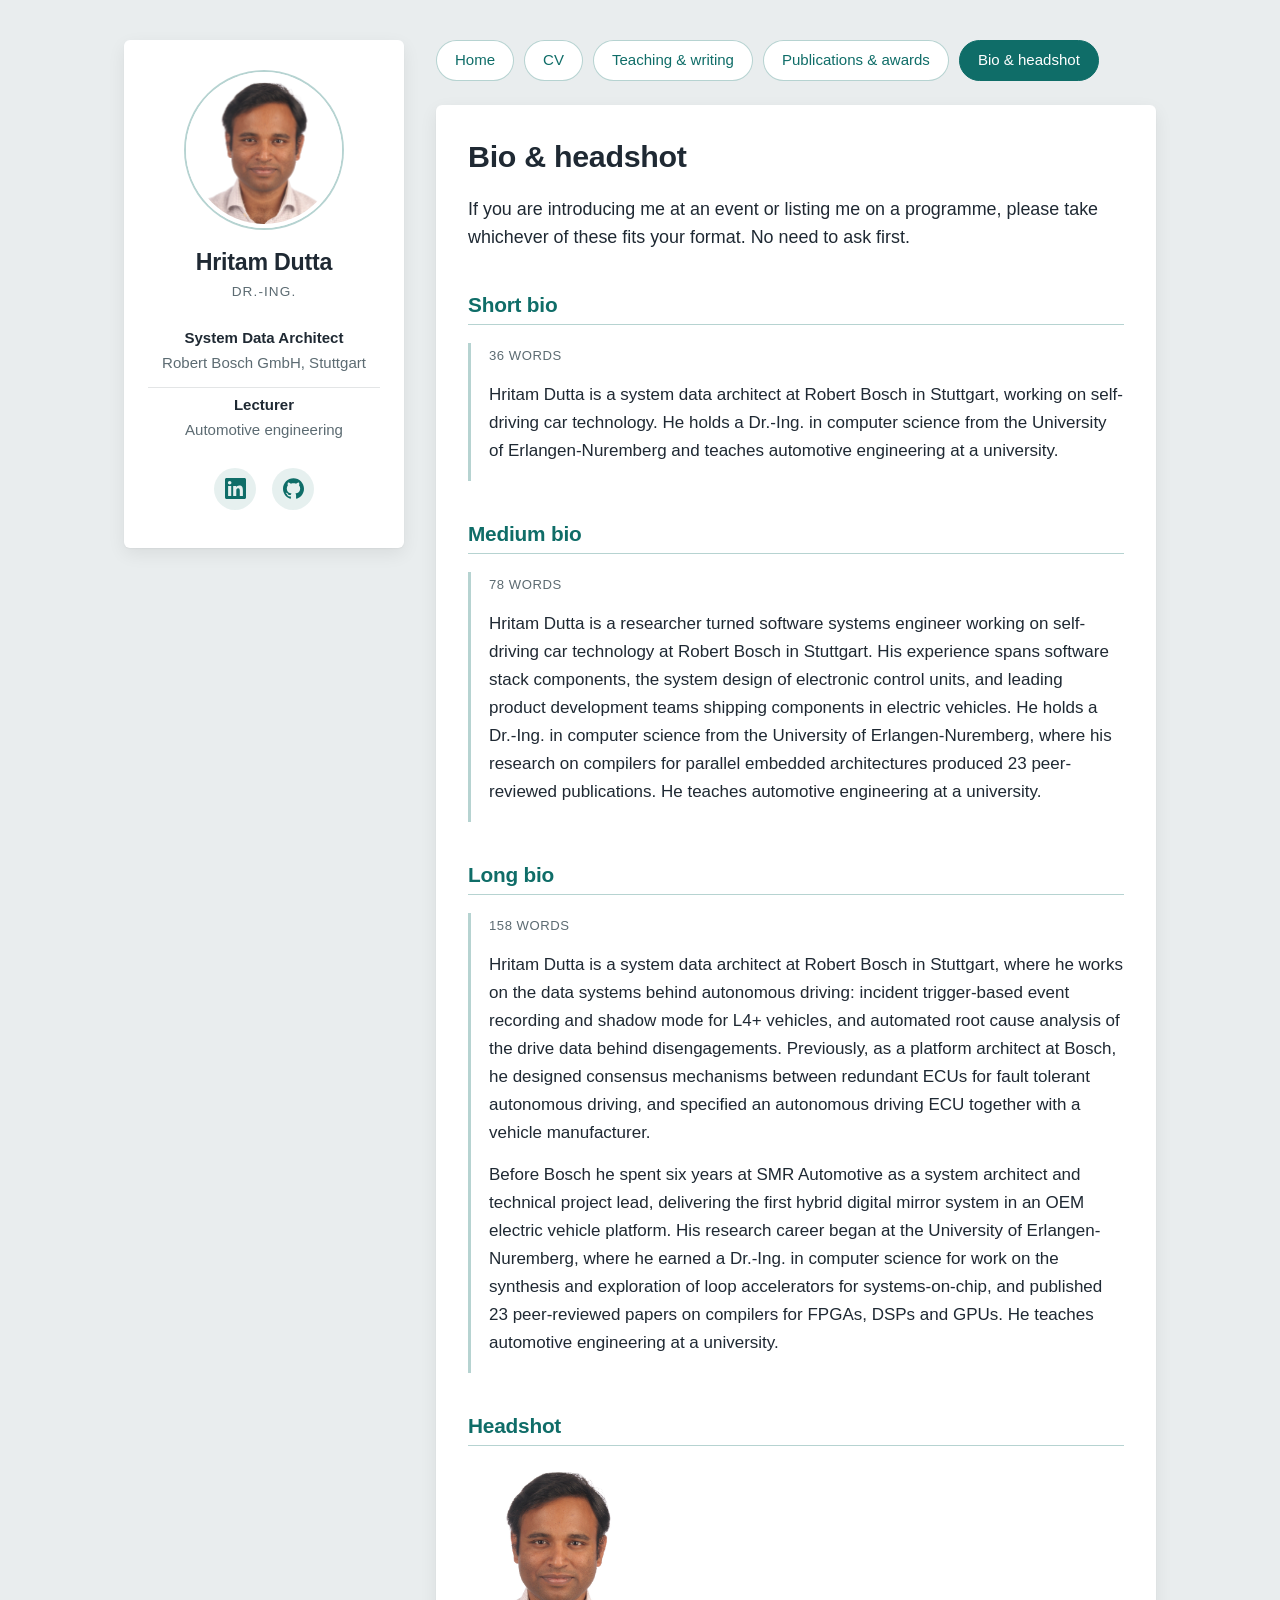
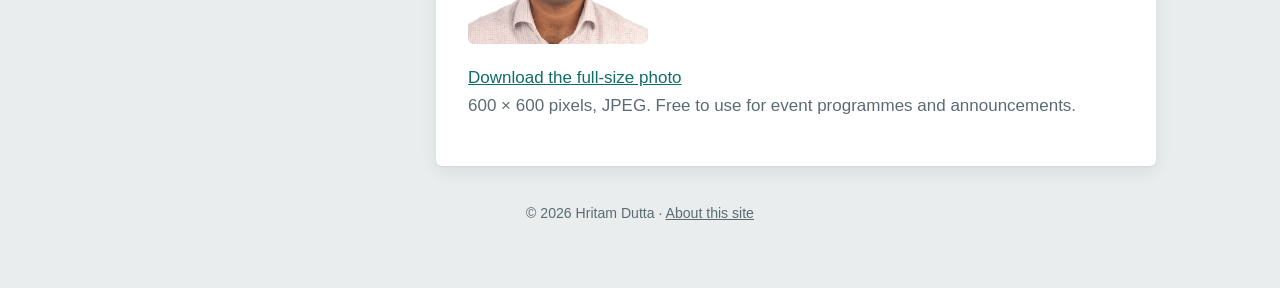
==== bio.html @ baa7b5a1 "Replace Notion export with a hand-written five-page site The previous index.html was a raw Notion HT" ====
<!DOCTYPE html>
<html lang="en">
<head>
<meta charset="utf-8">
<meta name="viewport" content="width=device-width, initial-scale=1">
<title>Bio &amp; headshot &middot; Hritam Dutta</title>
<meta name="description" content="Ready-to-use short, medium and long biographies of Dr. Hritam Dutta, and a downloadable headshot for event programmes.">
<link rel="canonical" href="https://kross11480.github.io/bio.html">
<link rel="icon" type="image/svg+xml" href="/assets/favicon.svg">
<link rel="stylesheet" href="/css/main.css">
<meta property="og:type" content="profile">
<meta property="og:title" content="Bio &amp; headshot &middot; Hritam Dutta">
<meta property="og:description" content="Ready-to-use short, medium and long biographies of Dr. Hritam Dutta, and a downloadable headshot for event programmes.">
<meta property="og:url" content="https://kross11480.github.io/bio.html">
<meta property="og:image" content="https://kross11480.github.io/assets/img/portrait.jpg">
</head>
<body>

<div class="layout">

  <aside class="sidebar card">
  <img class="portrait" src="/assets/img/portrait.jpg" width="156" height="156" alt="Portrait of Hritam Dutta">
  <h1 class="name"><a href="/">Hritam Dutta</a></h1>
  <p class="degree">Dr.-Ing.</p>
  <ul class="roles">
    <li><strong>System Data Architect</strong>Robert Bosch GmbH, Stuttgart</li>
    <li><strong>Lecturer</strong>Automotive engineering</li>
  </ul>
  <ul class="socials">
    <li>
      <a href="https://www.linkedin.com/in/hritam-dutta" title="LinkedIn" aria-label="LinkedIn" rel="me">
        <svg viewBox="0 0 24 24" aria-hidden="true" focusable="false"><path d="M20.447 20.452h-3.554v-5.569c0-1.328-.027-3.037-1.852-3.037-1.853 0-2.136 1.445-2.136 2.939v5.667H9.351V9h3.414v1.561h.046c.477-.9 1.637-1.85 3.37-1.85 3.601 0 4.267 2.37 4.267 5.455v6.286zM5.337 7.433a2.062 2.062 0 01-2.063-2.065 2.064 2.064 0 112.063 2.065zm1.782 13.019H3.555V9h3.564v11.452zM22.225 0H1.771C.792 0 0 .774 0 1.729v20.542C0 23.227.792 24 1.771 24h20.451C23.2 24 24 23.227 24 22.271V1.729C24 .774 23.2 0 22.222 0h.003z"/></svg>
      </a>
    </li>
    <li>
      <a href="https://github.com/kross11480" title="GitHub" aria-label="GitHub" rel="me">
        <svg viewBox="0 0 24 24" aria-hidden="true" focusable="false"><path d="M12 .297c-6.63 0-12 5.373-12 12 0 5.303 3.438 9.8 8.205 11.385.6.113.82-.258.82-.577 0-.285-.01-1.04-.015-2.04-3.338.724-4.042-1.61-4.042-1.61C4.422 18.07 3.633 17.7 3.633 17.7c-1.087-.744.084-.729.084-.729 1.205.084 1.838 1.236 1.838 1.236 1.07 1.835 2.809 1.305 3.495.998.108-.776.417-1.305.76-1.605-2.665-.3-5.466-1.332-5.466-5.93 0-1.31.465-2.38 1.235-3.22-.135-.303-.54-1.523.105-3.176 0 0 1.005-.322 3.3 1.23.96-.267 1.98-.399 3-.405 1.02.006 2.04.138 3 .405 2.28-1.552 3.285-1.23 3.285-1.23.645 1.653.24 2.873.12 3.176.765.84 1.23 1.91 1.23 3.22 0 4.61-2.805 5.625-5.475 5.92.42.36.81 1.096.81 2.22 0 1.606-.015 2.896-.015 3.286 0 .315.21.69.825.57C20.565 22.092 24 17.592 24 12.297c0-6.627-5.373-12-12-12"/></svg>
      </a>
    </li>
  </ul>
</aside>

  <main class="content">

    <nav class="nav">
      <a href="/">Home</a>
      <a href="/cv.html">CV</a>
      <a href="/teaching.html">Teaching &amp; writing</a>
      <a href="/publications.html">Publications &amp; awards</a>
      <a href="/bio.html" aria-current="page">Bio &amp; headshot</a>
    </nav>

    <article class="card">
      <h1>Bio &amp; headshot</h1>
      <p class="lead">If you are introducing me at an event or listing me on a programme, please take
      whichever of these fits your format. No need to ask first.</p>

      <h2>Short bio</h2>
      <div class="bio-block">
        <p class="wordcount">36 words</p>
        <p>Hritam Dutta is a system data architect at Robert Bosch in Stuttgart, working on self-driving
        car technology. He holds a Dr.-Ing. in computer science from the University of Erlangen-Nuremberg
        and teaches automotive engineering at a university.</p>
      </div>

      <h2>Medium bio</h2>
      <div class="bio-block">
        <p class="wordcount">78 words</p>
        <p>Hritam Dutta is a researcher turned software systems engineer working on self-driving car
        technology at Robert Bosch in Stuttgart. His experience spans software stack components, the
        system design of electronic control units, and leading product development teams shipping
        components in electric vehicles. He holds a Dr.-Ing. in computer science from the University of
        Erlangen-Nuremberg, where his research on compilers for parallel embedded architectures produced
        23 peer-reviewed publications. He teaches automotive engineering at a university.</p>
      </div>

      <h2>Long bio</h2>
      <div class="bio-block">
        <p class="wordcount">158 words</p>
        <p>Hritam Dutta is a system data architect at Robert Bosch in Stuttgart, where he works on the
        data systems behind autonomous driving: incident trigger-based event recording and shadow mode
        for L4+ vehicles, and automated root cause analysis of the drive data behind disengagements.
        Previously, as a platform architect at Bosch, he designed consensus mechanisms between redundant
        ECUs for fault tolerant autonomous driving, and specified an autonomous driving ECU together with
        a vehicle manufacturer.</p>
        <p>Before Bosch he spent six years at SMR Automotive as a system architect and technical project
        lead, delivering the first hybrid digital mirror system in an OEM electric vehicle platform. His
        research career began at the University of Erlangen-Nuremberg, where he earned a Dr.-Ing. in
        computer science for work on the synthesis and exploration of loop accelerators for
        systems-on-chip, and published 23 peer-reviewed papers on compilers for FPGAs, DSPs and GPUs. He
        teaches automotive engineering at a university.</p>
      </div>

      <h2>Headshot</h2>
      <div class="headshot">
        <img src="/assets/img/portrait.jpg" width="180" height="180" alt="Headshot of Hritam Dutta">
        <p><a href="/assets/img/portrait.jpg" download>Download the full-size photo</a><br>
        <span class="muted">600 &times; 600 pixels, JPEG. Free to use for event programmes and
        announcements.</span></p>
      </div>
    </article>


  </main>

</div>

<footer class="site-footer">
  <p>&copy; 2026 Hritam Dutta &middot; <a href="/bio.html">About this site</a></p>
</footer>

</body>
</html>
---- css/main.css ----
/* ------------------------------------------------------------------
   Hritam Dutta : personal site
   Light and dark themes driven by CSS custom properties.
------------------------------------------------------------------ */

:root {
  --bg: #e9edee;
  --card: #ffffff;
  --text: #1f2933;
  --muted: #5c6b72;
  --accent: #0f6d68;
  --accent-soft: rgba(15, 109, 104, 0.1);
  --rule: rgba(15, 109, 104, 0.3);
  --border: rgba(31, 41, 51, 0.12);
  --shadow: 0 1px 2px rgba(0, 0, 0, 0.05), 0 6px 18px rgba(0, 0, 0, 0.07);
  --radius: 6px;
}

@media (prefers-color-scheme: dark) {
  :root {
    --bg: #12191b;
    --card: #1c2426;
    --text: #dfe6e6;
    --muted: #9aa8ac;
    --accent: #55bfb4;
    --accent-soft: rgba(85, 191, 180, 0.12);
    --rule: rgba(85, 191, 180, 0.35);
    --border: rgba(223, 230, 230, 0.14);
    --shadow: 0 1px 2px rgba(0, 0, 0, 0.4), 0 6px 18px rgba(0, 0, 0, 0.35);
  }
}

*,
*::before,
*::after {
  box-sizing: border-box;
}

html {
  -webkit-text-size-adjust: 100%;
}

body {
  margin: 0;
  padding: 0;
  background-color: var(--bg);
  color: var(--text);
  font-family: -apple-system, BlinkMacSystemFont, "Segoe UI", Roboto, Helvetica,
    Arial, sans-serif;
  font-size: 17px;
  line-height: 1.65;
}

/* ---------------------------------------------------------------- Layout */

.layout {
  max-width: 1080px;
  margin: 0 auto;
  padding: 40px 24px 8px;
  display: grid;
  grid-template-columns: 280px minmax(0, 1fr);
  gap: 32px;
  align-items: start;
}

.card {
  background: var(--card);
  border-radius: var(--radius);
  box-shadow: var(--shadow);
  padding: 32px;
  min-width: 0;
  overflow-wrap: break-word;
}

.sidebar,
.content {
  min-width: 0;
}

.content > .card + .card {
  margin-top: 24px;
}

/* --------------------------------------------------------------- Sidebar */

.sidebar {
  position: sticky;
  top: 32px;
  text-align: center;
  padding: 32px 24px;
}

.portrait {
  width: 156px;
  height: 156px;
  border-radius: 50%;
  object-fit: cover;
  display: block;
  margin: 0 auto 20px;
  border: 4px solid var(--card);
  box-shadow: 0 0 0 2px var(--rule);
}

.sidebar .name {
  font-size: 1.45rem;
  line-height: 1.25;
  margin: 0 0 4px;
  letter-spacing: -0.01em;
}

.sidebar .name a {
  color: inherit;
  text-decoration: none;
}

.sidebar .degree {
  margin: 0 0 18px;
  font-size: 0.85rem;
  letter-spacing: 0.08em;
  text-transform: uppercase;
  color: var(--muted);
}

.roles {
  list-style: none;
  margin: 0 0 20px;
  padding: 0;
  font-size: 0.94rem;
  color: var(--muted);
}

.roles li {
  padding: 5px 0;
}

.roles li strong {
  display: block;
  color: var(--text);
  font-weight: 600;
}

.roles li + li {
  border-top: 1px solid var(--border);
}

.socials {
  list-style: none;
  margin: 0;
  padding: 0;
  display: flex;
  justify-content: center;
  gap: 16px;
}

.socials a {
  display: flex;
  align-items: center;
  justify-content: center;
  width: 42px;
  height: 42px;
  border-radius: 50%;
  background: var(--accent-soft);
  color: var(--accent);
  transition: background 0.2s ease, color 0.2s ease;
}

.socials a:hover,
.socials a:focus-visible {
  background: var(--accent);
  color: var(--card);
}

.socials svg {
  width: 21px;
  height: 21px;
  fill: currentColor;
}

/* ------------------------------------------------------------------- Nav */

.nav {
  display: flex;
  flex-wrap: wrap;
  gap: 10px;
  margin-bottom: 24px;
}

.nav a {
  display: inline-block;
  padding: 7px 18px;
  border: 1px solid var(--rule);
  border-radius: 999px;
  background: var(--card);
  color: var(--accent);
  font-size: 0.94rem;
  text-decoration: none;
  transition: background 0.2s ease, color 0.2s ease;
}

.nav a:hover,
.nav a:focus-visible {
  background: var(--accent-soft);
}

.nav a[aria-current="page"] {
  background: var(--accent);
  border-color: var(--accent);
  color: #fff;
}

@media (prefers-color-scheme: dark) {
  .nav a[aria-current="page"] {
    color: #10191a;
  }
}

/* -------------------------------------------------------------- Typography */

h1,
h2,
h3 {
  line-height: 1.25;
  letter-spacing: -0.01em;
}

.content h1 {
  font-size: 1.9rem;
  margin: 0 0 20px;
}

.content h2 {
  font-size: 1.3rem;
  color: var(--accent);
  border-bottom: 1px solid var(--rule);
  padding-bottom: 6px;
  margin: 40px 0 18px;
}

.content > .card > h2:first-child,
.content .card > *:first-child {
  margin-top: 0;
}

.content h3 {
  font-size: 1.06rem;
  margin: 26px 0 2px;
}

p {
  margin: 0 0 14px;
}

a {
  color: var(--accent);
}

ul,
ol {
  margin: 10px 0 14px;
  padding-left: 22px;
}

li {
  margin-bottom: 6px;
}

li::marker {
  color: var(--accent);
}

hr {
  border: none;
  border-top: 1px solid var(--border);
  margin: 32px 0;
}

.lead {
  font-size: 1.12rem;
  line-height: 1.6;
}

.muted {
  color: var(--muted);
}

/* --------------------------------------------------------- CV components */

.entry {
  margin-bottom: 26px;
}

.entry:last-child {
  margin-bottom: 0;
}

.entry h3 {
  margin-top: 0;
}

.date {
  display: block;
  font-size: 0.85rem;
  font-weight: 400;
  color: var(--muted);
  letter-spacing: 0.02em;
}

.org {
  margin: 2px 0 8px;
  color: var(--muted);
  font-size: 0.95rem;
}

.summary {
  margin-bottom: 8px;
}

.tag-row {
  display: flex;
  flex-wrap: wrap;
  gap: 8px;
  margin: 0 0 18px;
  padding: 0;
  list-style: none;
}

.tag-row li {
  margin: 0;
  padding: 4px 12px;
  border-radius: 999px;
  background: var(--accent-soft);
  color: var(--accent);
  font-size: 0.85rem;
}

/* Bio page: copy-ready blocks */
.bio-block {
  border-left: 3px solid var(--rule);
  padding: 2px 0 2px 18px;
  margin: 0 0 24px;
}

.wordcount {
  font-size: 0.82rem;
  color: var(--muted);
  letter-spacing: 0.04em;
  text-transform: uppercase;
}

.headshot {
  display: flex;
  flex-wrap: wrap;
  gap: 20px;
  align-items: center;
}

.headshot img {
  width: 180px;
  height: 180px;
  border-radius: var(--radius);
  object-fit: cover;
}

/* ---------------------------------------------------------------- Footer */

.site-footer {
  max-width: 1080px;
  margin: 0 auto;
  padding: 28px 24px 48px;
  text-align: center;
  font-size: 0.88rem;
  color: var(--muted);
}

.site-footer a {
  color: inherit;
}

/* ------------------------------------------------------------ Responsive */

@media screen and (max-width: 820px) {
  .layout {
    grid-template-columns: minmax(0, 1fr);
    padding-top: 24px;
    gap: 24px;
  }

  .sidebar {
    position: static;
  }

  .card {
    padding: 26px 22px;
  }

  .portrait {
    width: 128px;
    height: 128px;
  }
}

/* ---------------------------------------------------------------- Print */

@media print {
  :root {
    --card: #fff;
    --bg: #fff;
    --text: #000;
    --muted: #444;
    --accent: #000;
    --rule: #999;
    --shadow: none;
  }

  body {
    font-size: 11pt;
  }

  .nav,
  .socials,
  .site-footer {
    display: none;
  }

  .layout {
    display: block;
    max-width: none;
    padding: 0;
  }

  .card {
    box-shadow: none;
    padding: 0;
  }

  .sidebar {
    text-align: left;
    border-bottom: 1px solid #999;
    padding-bottom: 12px;
    margin-bottom: 18px;
  }

  .portrait {
    float: right;
    width: 90px;
    height: 90px;
    margin: 0 0 8px 16px;
    box-shadow: none;
    border: none;
  }

  .entry,
  .bio-block {
    page-break-inside: avoid;
  }

  a {
    text-decoration: none;
  }
}
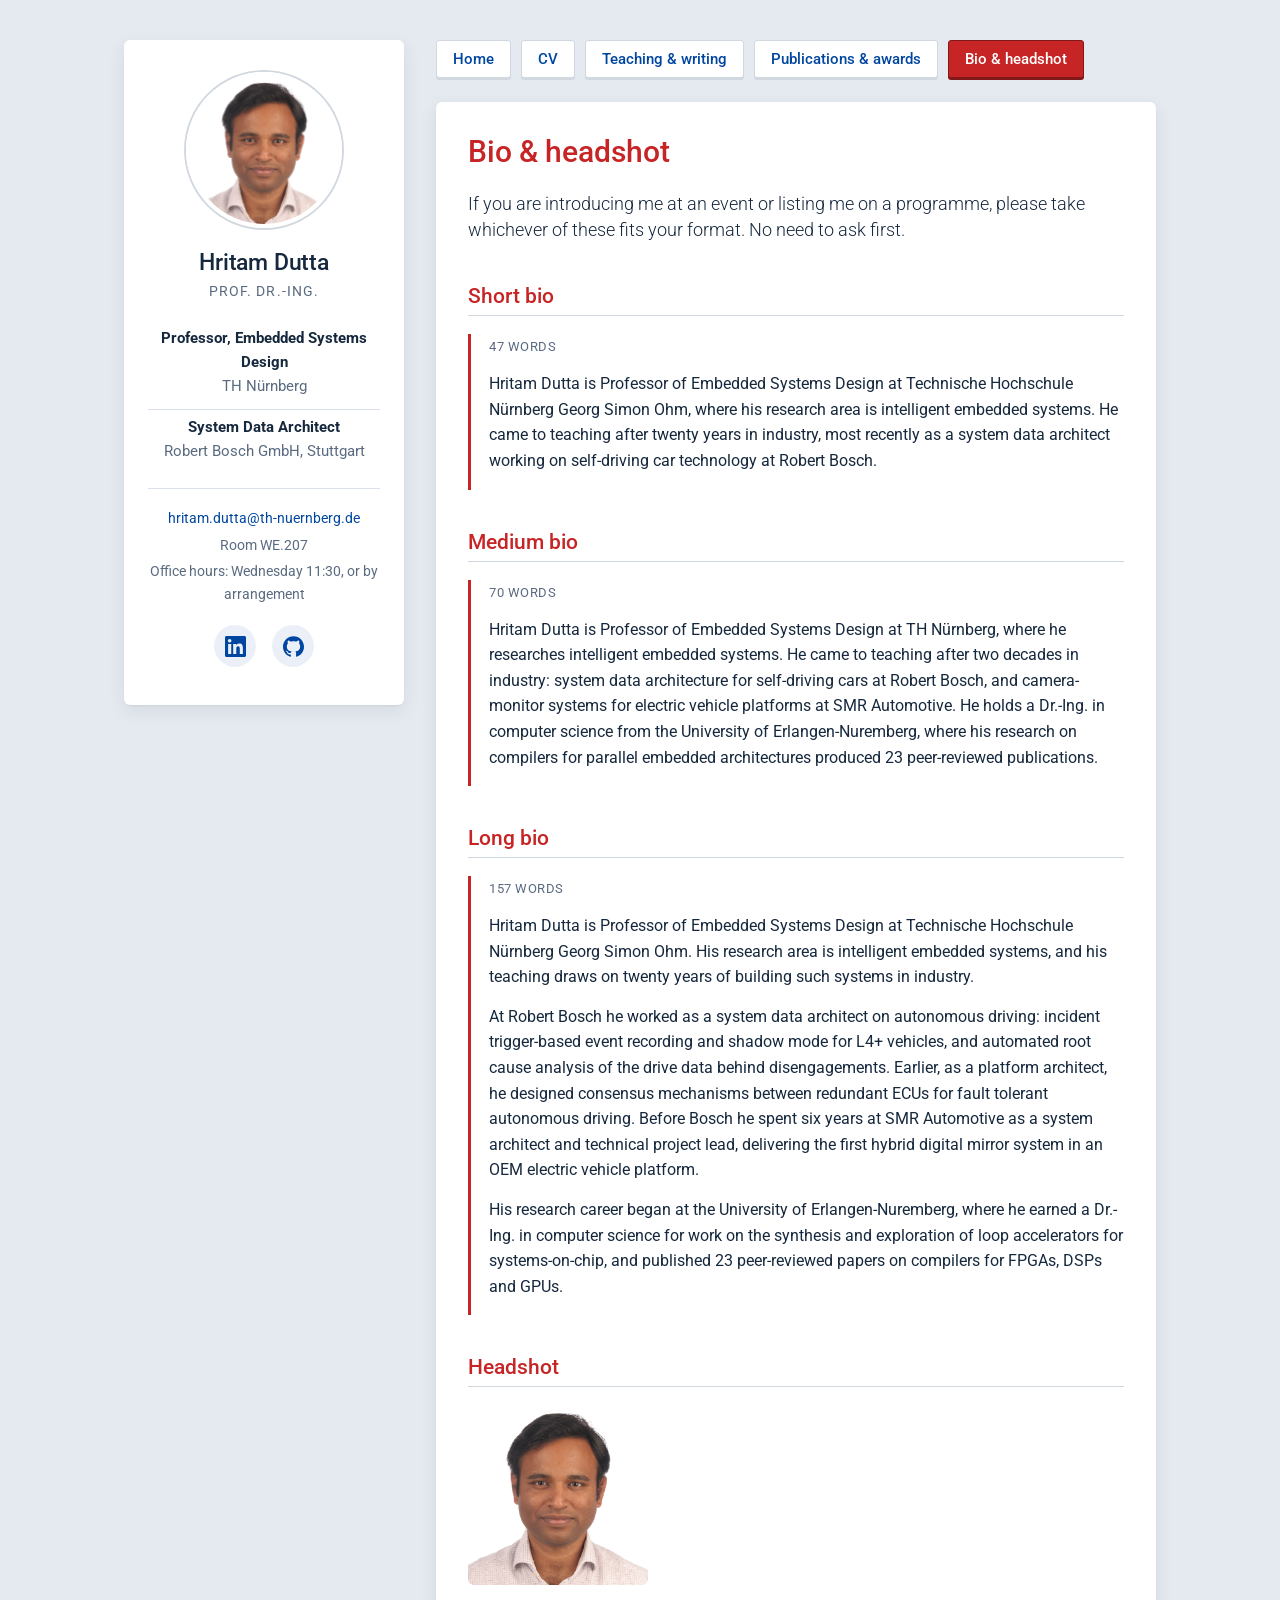
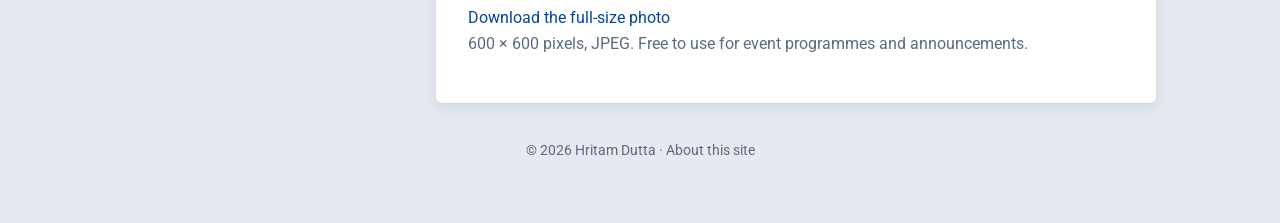
==== commit 81995d0a: "Update from the TH Nuernberg staff page: professorship, not lectureship https://www.th-nuernberg.de/" ====
--- a/bio.html
+++ b/bio.html
@@ -4,13 +4,13 @@
 <meta charset="utf-8">
 <meta name="viewport" content="width=device-width, initial-scale=1">
 <title>Bio &amp; headshot &middot; Hritam Dutta</title>
-<meta name="description" content="Ready-to-use short, medium and long biographies of Dr. Hritam Dutta, and a downloadable headshot for event programmes.">
+<meta name="description" content="Ready-to-use short, medium and long biographies of Prof. Dr.-Ing. Hritam Dutta, TH Nürnberg, and a downloadable headshot for event programmes.">
 <link rel="canonical" href="https://kross11480.github.io/bio.html">
-<link rel="icon" type="image/svg+xml" href="/assets/favicon.svg">
-<link rel="stylesheet" href="/css/main.css">
+<link rel="icon" type="image/svg+xml" href="assets/favicon.svg">
+<link rel="stylesheet" href="css/main.css">
 <meta property="og:type" content="profile">
 <meta property="og:title" content="Bio &amp; headshot &middot; Hritam Dutta">
-<meta property="og:description" content="Ready-to-use short, medium and long biographies of Dr. Hritam Dutta, and a downloadable headshot for event programmes.">
+<meta property="og:description" content="Ready-to-use short, medium and long biographies of Prof. Dr.-Ing. Hritam Dutta, TH Nürnberg, and a downloadable headshot for event programmes.">
 <meta property="og:url" content="https://kross11480.github.io/bio.html">
 <meta property="og:image" content="https://kross11480.github.io/assets/img/portrait.jpg">
 </head>
@@ -19,12 +19,17 @@
 <div class="layout">
 
   <aside class="sidebar card">
-  <img class="portrait" src="/assets/img/portrait.jpg" width="156" height="156" alt="Portrait of Hritam Dutta">
-  <h1 class="name"><a href="/">Hritam Dutta</a></h1>
-  <p class="degree">Dr.-Ing.</p>
+  <img class="portrait" src="assets/img/portrait.jpg" width="156" height="156" alt="Portrait of Hritam Dutta">
+  <h1 class="name"><a href="index.html">Hritam Dutta</a></h1>
+  <p class="degree">Prof. Dr.-Ing.</p>
   <ul class="roles">
+    <li><strong>Professor, Embedded Systems Design</strong>TH N&uuml;rnberg</li>
     <li><strong>System Data Architect</strong>Robert Bosch GmbH, Stuttgart</li>
-    <li><strong>Lecturer</strong>Automotive engineering</li>
+  </ul>
+  <ul class="contact">
+    <li><a href="mailto:hritam.dutta@th-nuernberg.de">hritam.dutta@th-nuernberg.de</a></li>
+    <li>Room WE.207</li>
+    <li>Office hours: Wednesday 11:30, or by arrangement</li>
   </ul>
   <ul class="socials">
     <li>
@@ -43,11 +48,11 @@
   <main class="content">
 
     <nav class="nav">
-      <a href="/">Home</a>
-      <a href="/cv.html">CV</a>
-      <a href="/teaching.html">Teaching &amp; writing</a>
-      <a href="/publications.html">Publications &amp; awards</a>
-      <a href="/bio.html" aria-current="page">Bio &amp; headshot</a>
+      <a href="index.html">Home</a>
+      <a href="cv.html">CV</a>
+      <a href="teaching.html">Teaching &amp; writing</a>
+      <a href="publications.html">Publications &amp; awards</a>
+      <a href="bio.html" aria-current="page">Bio &amp; headshot</a>
     </nav>
 
     <article class="card">
@@ -57,44 +62,46 @@
 
       <h2>Short bio</h2>
       <div class="bio-block">
-        <p class="wordcount">36 words</p>
-        <p>Hritam Dutta is a system data architect at Robert Bosch in Stuttgart, working on self-driving
-        car technology. He holds a Dr.-Ing. in computer science from the University of Erlangen-Nuremberg
-        and teaches automotive engineering at a university.</p>
+        <p class="wordcount">47 words</p>
+        <p>Hritam Dutta is Professor of Embedded Systems Design at Technische Hochschule N&uuml;rnberg
+        Georg Simon Ohm, where his research area is intelligent embedded systems. He came to teaching
+        after twenty years in industry, most recently as a system data architect working on self-driving
+        car technology at Robert Bosch.</p>
       </div>
 
       <h2>Medium bio</h2>
       <div class="bio-block">
-        <p class="wordcount">78 words</p>
-        <p>Hritam Dutta is a researcher turned software systems engineer working on self-driving car
-        technology at Robert Bosch in Stuttgart. His experience spans software stack components, the
-        system design of electronic control units, and leading product development teams shipping
-        components in electric vehicles. He holds a Dr.-Ing. in computer science from the University of
-        Erlangen-Nuremberg, where his research on compilers for parallel embedded architectures produced
-        23 peer-reviewed publications. He teaches automotive engineering at a university.</p>
+        <p class="wordcount">70 words</p>
+        <p>Hritam Dutta is Professor of Embedded Systems Design at TH N&uuml;rnberg, where he researches
+        intelligent embedded systems. He came to teaching after two decades in industry: system data
+        architecture for self-driving cars at Robert Bosch, and camera-monitor systems for electric
+        vehicle platforms at SMR Automotive. He holds a Dr.-Ing. in computer science from the University
+        of Erlangen-Nuremberg, where his research on compilers for parallel embedded architectures
+        produced 23 peer-reviewed publications.</p>
       </div>
 
       <h2>Long bio</h2>
       <div class="bio-block">
-        <p class="wordcount">158 words</p>
-        <p>Hritam Dutta is a system data architect at Robert Bosch in Stuttgart, where he works on the
-        data systems behind autonomous driving: incident trigger-based event recording and shadow mode
-        for L4+ vehicles, and automated root cause analysis of the drive data behind disengagements.
-        Previously, as a platform architect at Bosch, he designed consensus mechanisms between redundant
-        ECUs for fault tolerant autonomous driving, and specified an autonomous driving ECU together with
-        a vehicle manufacturer.</p>
-        <p>Before Bosch he spent six years at SMR Automotive as a system architect and technical project
-        lead, delivering the first hybrid digital mirror system in an OEM electric vehicle platform. His
-        research career began at the University of Erlangen-Nuremberg, where he earned a Dr.-Ing. in
-        computer science for work on the synthesis and exploration of loop accelerators for
-        systems-on-chip, and published 23 peer-reviewed papers on compilers for FPGAs, DSPs and GPUs. He
-        teaches automotive engineering at a university.</p>
+        <p class="wordcount">157 words</p>
+        <p>Hritam Dutta is Professor of Embedded Systems Design at Technische Hochschule N&uuml;rnberg
+        Georg Simon Ohm. His research area is intelligent embedded systems, and his teaching draws on
+        twenty years of building such systems in industry.</p>
+        <p>At Robert Bosch he worked as a system data architect on autonomous driving: incident
+        trigger-based event recording and shadow mode for L4+ vehicles, and automated root cause
+        analysis of the drive data behind disengagements. Earlier, as a platform architect, he designed
+        consensus mechanisms between redundant ECUs for fault tolerant autonomous driving. Before Bosch
+        he spent six years at SMR Automotive as a system architect and technical project lead,
+        delivering the first hybrid digital mirror system in an OEM electric vehicle platform.</p>
+        <p>His research career began at the University of Erlangen-Nuremberg, where he earned a
+        Dr.-Ing. in computer science for work on the synthesis and exploration of loop accelerators for
+        systems-on-chip, and published 23 peer-reviewed papers on compilers for FPGAs, DSPs and
+        GPUs.</p>
       </div>
 
       <h2>Headshot</h2>
       <div class="headshot">
-        <img src="/assets/img/portrait.jpg" width="180" height="180" alt="Headshot of Hritam Dutta">
-        <p><a href="/assets/img/portrait.jpg" download>Download the full-size photo</a><br>
+        <img src="assets/img/portrait.jpg" width="180" height="180" alt="Headshot of Hritam Dutta">
+        <p><a href="assets/img/portrait.jpg" download>Download the full-size photo</a><br>
         <span class="muted">600 &times; 600 pixels, JPEG. Free to use for event programmes and
         announcements.</span></p>
       </div>
@@ -106,7 +113,7 @@
 </div>
 
 <footer class="site-footer">
-  <p>&copy; 2026 Hritam Dutta &middot; <a href="/bio.html">About this site</a></p>
+  <p>&copy; 2026 Hritam Dutta &middot; <a href="bio.html">About this site</a></p>
 </footer>
 
 </body>
--- a/css/main.css
+++ b/css/main.css
@@ -1,31 +1,129 @@
 /* ------------------------------------------------------------------
    Hritam Dutta : personal site
-   Light and dark themes driven by CSS custom properties.
+
+   Typography and palette follow the Technische Hochschule Nuernberg
+   house style: Roboto, body text #16283d, headings #c72426, links
+   #0046a0 turning red on hover. Roboto is self-hosted (Apache 2.0)
+   rather than loaded from Google Fonts, which keeps the site free of
+   third-party requests.
 ------------------------------------------------------------------ */
 
+/* ---------------------------------------------------------- Roboto */
+
+@font-face {
+  font-family: "Roboto";
+  font-style: italic;
+  font-weight: 400;
+  font-display: swap;
+  src: url("../assets/fonts/roboto-400-italic-latin-ext.woff2") format("woff2");
+  unicode-range: U+0100-02BA, U+02BD-02C5, U+02C7-02CC, U+02CE-02D7, U+02DD-02FF, U+0304, U+0308, U+0329, U+1D00-1DBF, U+1E00-1E9F, U+1EF2-1EFF, U+2020, U+20A0-20AB, U+20AD-20C0, U+2113, U+2C60-2C7F, U+A720-A7FF;
+}
+@font-face {
+  font-family: "Roboto";
+  font-style: italic;
+  font-weight: 400;
+  font-display: swap;
+  src: url("../assets/fonts/roboto-400-italic-latin.woff2") format("woff2");
+  unicode-range: U+0000-00FF, U+0131, U+0152-0153, U+02BB-02BC, U+02C6, U+02DA, U+02DC, U+0304, U+0308, U+0329, U+2000-206F, U+20AC, U+2122, U+2191, U+2193, U+2212, U+2215, U+FEFF, U+FFFD;
+}
+@font-face {
+  font-family: "Roboto";
+  font-style: normal;
+  font-weight: 300;
+  font-display: swap;
+  src: url("../assets/fonts/roboto-300-latin-ext.woff2") format("woff2");
+  unicode-range: U+0100-02BA, U+02BD-02C5, U+02C7-02CC, U+02CE-02D7, U+02DD-02FF, U+0304, U+0308, U+0329, U+1D00-1DBF, U+1E00-1E9F, U+1EF2-1EFF, U+2020, U+20A0-20AB, U+20AD-20C0, U+2113, U+2C60-2C7F, U+A720-A7FF;
+}
+@font-face {
+  font-family: "Roboto";
+  font-style: normal;
+  font-weight: 300;
+  font-display: swap;
+  src: url("../assets/fonts/roboto-300-latin.woff2") format("woff2");
+  unicode-range: U+0000-00FF, U+0131, U+0152-0153, U+02BB-02BC, U+02C6, U+02DA, U+02DC, U+0304, U+0308, U+0329, U+2000-206F, U+20AC, U+2122, U+2191, U+2193, U+2212, U+2215, U+FEFF, U+FFFD;
+}
+@font-face {
+  font-family: "Roboto";
+  font-style: normal;
+  font-weight: 400;
+  font-display: swap;
+  src: url("../assets/fonts/roboto-400-latin-ext.woff2") format("woff2");
+  unicode-range: U+0100-02BA, U+02BD-02C5, U+02C7-02CC, U+02CE-02D7, U+02DD-02FF, U+0304, U+0308, U+0329, U+1D00-1DBF, U+1E00-1E9F, U+1EF2-1EFF, U+2020, U+20A0-20AB, U+20AD-20C0, U+2113, U+2C60-2C7F, U+A720-A7FF;
+}
+@font-face {
+  font-family: "Roboto";
+  font-style: normal;
+  font-weight: 400;
+  font-display: swap;
+  src: url("../assets/fonts/roboto-400-latin.woff2") format("woff2");
+  unicode-range: U+0000-00FF, U+0131, U+0152-0153, U+02BB-02BC, U+02C6, U+02DA, U+02DC, U+0304, U+0308, U+0329, U+2000-206F, U+20AC, U+2122, U+2191, U+2193, U+2212, U+2215, U+FEFF, U+FFFD;
+}
+@font-face {
+  font-family: "Roboto";
+  font-style: normal;
+  font-weight: 500;
+  font-display: swap;
+  src: url("../assets/fonts/roboto-500-latin-ext.woff2") format("woff2");
+  unicode-range: U+0100-02BA, U+02BD-02C5, U+02C7-02CC, U+02CE-02D7, U+02DD-02FF, U+0304, U+0308, U+0329, U+1D00-1DBF, U+1E00-1E9F, U+1EF2-1EFF, U+2020, U+20A0-20AB, U+20AD-20C0, U+2113, U+2C60-2C7F, U+A720-A7FF;
+}
+@font-face {
+  font-family: "Roboto";
+  font-style: normal;
+  font-weight: 500;
+  font-display: swap;
+  src: url("../assets/fonts/roboto-500-latin.woff2") format("woff2");
+  unicode-range: U+0000-00FF, U+0131, U+0152-0153, U+02BB-02BC, U+02C6, U+02DA, U+02DC, U+0304, U+0308, U+0329, U+2000-206F, U+20AC, U+2122, U+2191, U+2193, U+2212, U+2215, U+FEFF, U+FFFD;
+}
+@font-face {
+  font-family: "Roboto";
+  font-style: normal;
+  font-weight: 700;
+  font-display: swap;
+  src: url("../assets/fonts/roboto-700-latin-ext.woff2") format("woff2");
+  unicode-range: U+0100-02BA, U+02BD-02C5, U+02C7-02CC, U+02CE-02D7, U+02DD-02FF, U+0304, U+0308, U+0329, U+1D00-1DBF, U+1E00-1E9F, U+1EF2-1EFF, U+2020, U+20A0-20AB, U+20AD-20C0, U+2113, U+2C60-2C7F, U+A720-A7FF;
+}
+@font-face {
+  font-family: "Roboto";
+  font-style: normal;
+  font-weight: 700;
+  font-display: swap;
+  src: url("../assets/fonts/roboto-700-latin.woff2") format("woff2");
+  unicode-range: U+0000-00FF, U+0131, U+0152-0153, U+02BB-02BC, U+02C6, U+02DA, U+02DC, U+0304, U+0308, U+0329, U+2000-206F, U+20AC, U+2122, U+2191, U+2193, U+2212, U+2215, U+FEFF, U+FFFD;
+}
+
+/* -------------------------------------------------------- Palette */
+
 :root {
-  --bg: #e9edee;
+  --bg: #e5eaf0;
   --card: #ffffff;
-  --text: #1f2933;
-  --muted: #5c6b72;
-  --accent: #0f6d68;
-  --accent-soft: rgba(15, 109, 104, 0.1);
-  --rule: rgba(15, 109, 104, 0.3);
-  --border: rgba(31, 41, 51, 0.12);
-  --shadow: 0 1px 2px rgba(0, 0, 0, 0.05), 0 6px 18px rgba(0, 0, 0, 0.07);
+  --text: #16283d;
+  --muted: #5a6b80;
+  --accent: #c72426;
+  --accent-dark: #811819;
+  --accent-soft: rgba(199, 36, 38, 0.08);
+  --link: #0046a0;
+  --link-hover: #c72426;
+  --link-soft: rgba(0, 70, 160, 0.08);
+  --rule: #d2d8e0;
+  --border: #d9e0e9;
+  --shadow: 0 1px 2px rgba(22, 40, 61, 0.06), 0 6px 18px rgba(22, 40, 61, 0.08);
   --radius: 6px;
 }
 
 @media (prefers-color-scheme: dark) {
   :root {
-    --bg: #12191b;
-    --card: #1c2426;
-    --text: #dfe6e6;
-    --muted: #9aa8ac;
-    --accent: #55bfb4;
-    --accent-soft: rgba(85, 191, 180, 0.12);
-    --rule: rgba(85, 191, 180, 0.35);
-    --border: rgba(223, 230, 230, 0.14);
+    --bg: #0e1925;
+    --card: #16283d;
+    --text: #e5eaf0;
+    --muted: #9fb0c4;
+    --accent: #ff6f71;
+    --accent-dark: #c72426;
+    --accent-soft: rgba(255, 111, 113, 0.14);
+    --link: #8ab8ff;
+    --link-hover: #ff6f71;
+    --link-soft: rgba(138, 184, 255, 0.14);
+    --rule: rgba(210, 216, 224, 0.3);
+    --border: rgba(210, 216, 224, 0.18);
     --shadow: 0 1px 2px rgba(0, 0, 0, 0.4), 0 6px 18px rgba(0, 0, 0, 0.35);
   }
 }
@@ -45,10 +143,11 @@
   padding: 0;
   background-color: var(--bg);
   color: var(--text);
-  font-family: -apple-system, BlinkMacSystemFont, "Segoe UI", Roboto, Helvetica,
-    Arial, sans-serif;
-  font-size: 17px;
-  line-height: 1.65;
+  font-family: "Roboto", "Helvetica Neue", Helvetica, Arial, sans-serif;
+  font-size: 16px;
+  line-height: 1.6;
+  -webkit-font-smoothing: antialiased;
+  -moz-osx-font-smoothing: grayscale;
 }
 
 /* ---------------------------------------------------------------- Layout */
@@ -143,6 +242,23 @@
   border-top: 1px solid var(--border);
 }
 
+.contact {
+  list-style: none;
+  margin: 0 0 20px;
+  padding: 18px 0 0;
+  border-top: 1px solid var(--border);
+  font-size: 0.88rem;
+  color: var(--muted);
+}
+
+.contact li {
+  margin-bottom: 4px;
+}
+
+.contact a {
+  overflow-wrap: anywhere;
+}
+
 .socials {
   list-style: none;
   margin: 0;
@@ -159,15 +275,15 @@
   width: 42px;
   height: 42px;
   border-radius: 50%;
-  background: var(--accent-soft);
-  color: var(--accent);
+  background: var(--link-soft);
+  color: var(--link);
   transition: background 0.2s ease, color 0.2s ease;
 }
 
 .socials a:hover,
 .socials a:focus-visible {
   background: var(--accent);
-  color: var(--card);
+  color: #fff;
 }
 
 .socials svg {
@@ -185,46 +301,55 @@
   margin-bottom: 24px;
 }
 
+/* Button shapes follow the TH Nuernberg style: square corners, a solid
+   two-pixel underline standing in for the printed shadow. */
 .nav a {
   display: inline-block;
-  padding: 7px 18px;
+  padding: 6px 16px;
   border: 1px solid var(--rule);
-  border-radius: 999px;
+  border-radius: 3px;
+  box-shadow: 0 2px 0 0 var(--rule);
   background: var(--card);
-  color: var(--accent);
+  color: var(--link);
   font-size: 0.94rem;
+  font-weight: 500;
   text-decoration: none;
   transition: background 0.2s ease, color 0.2s ease;
 }
 
 .nav a:hover,
 .nav a:focus-visible {
-  background: var(--accent-soft);
+  background: var(--link-soft);
+  color: var(--link-hover);
 }
 
 .nav a[aria-current="page"] {
   background: var(--accent);
-  border-color: var(--accent);
+  border-color: var(--accent-dark);
+  box-shadow: 0 2px 0 0 var(--accent-dark);
   color: #fff;
 }
 
-@media (prefers-color-scheme: dark) {
-  .nav a[aria-current="page"] {
-    color: #10191a;
-  }
+.nav a[aria-current="page"]:hover {
+  background: var(--accent-dark);
+  color: #fff;
 }
 
 /* -------------------------------------------------------------- Typography */
 
+/* TH Nuernberg sets every heading in Ohm red. Kept for h1 and h2; h3 stays
+   navy so that a page of dense CV entries does not turn into a wall of red. */
 h1,
 h2,
 h3 {
-  line-height: 1.25;
-  letter-spacing: -0.01em;
+  line-height: 1.2;
+  letter-spacing: 0;
+  font-weight: 500;
 }
 
 .content h1 {
   font-size: 1.9rem;
+  color: var(--accent);
   margin: 0 0 20px;
 }
 
@@ -243,6 +368,7 @@
 
 .content h3 {
   font-size: 1.06rem;
+  font-weight: 700;
   margin: 26px 0 2px;
 }
 
@@ -251,7 +377,14 @@
 }
 
 a {
-  color: var(--accent);
+  color: var(--link);
+  text-decoration: none;
+}
+
+a:hover,
+a:focus-visible {
+  color: var(--link-hover);
+  text-decoration: underline;
 }
 
 ul,
@@ -265,7 +398,7 @@
 }
 
 li::marker {
-  color: var(--accent);
+  color: var(--link);
 }
 
 hr {
@@ -276,7 +409,8 @@
 
 .lead {
   font-size: 1.12rem;
-  line-height: 1.6;
+  font-weight: 300;
+  line-height: 1.5;
 }
 
 .muted {
@@ -328,14 +462,14 @@
   margin: 0;
   padding: 4px 12px;
   border-radius: 999px;
-  background: var(--accent-soft);
-  color: var(--accent);
+  background: var(--link-soft);
+  color: var(--link);
   font-size: 0.85rem;
 }
 
 /* Bio page: copy-ready blocks */
 .bio-block {
-  border-left: 3px solid var(--rule);
+  border-left: 3px solid var(--accent);
   padding: 2px 0 2px 18px;
   margin: 0 0 24px;
 }
@@ -408,7 +542,13 @@
     --text: #000;
     --muted: #444;
     --accent: #000;
+    --accent-dark: #000;
+    --accent-soft: transparent;
+    --link: #000;
+    --link-hover: #000;
+    --link-soft: transparent;
     --rule: #999;
+    --border: #ccc;
     --shadow: none;
   }
 
